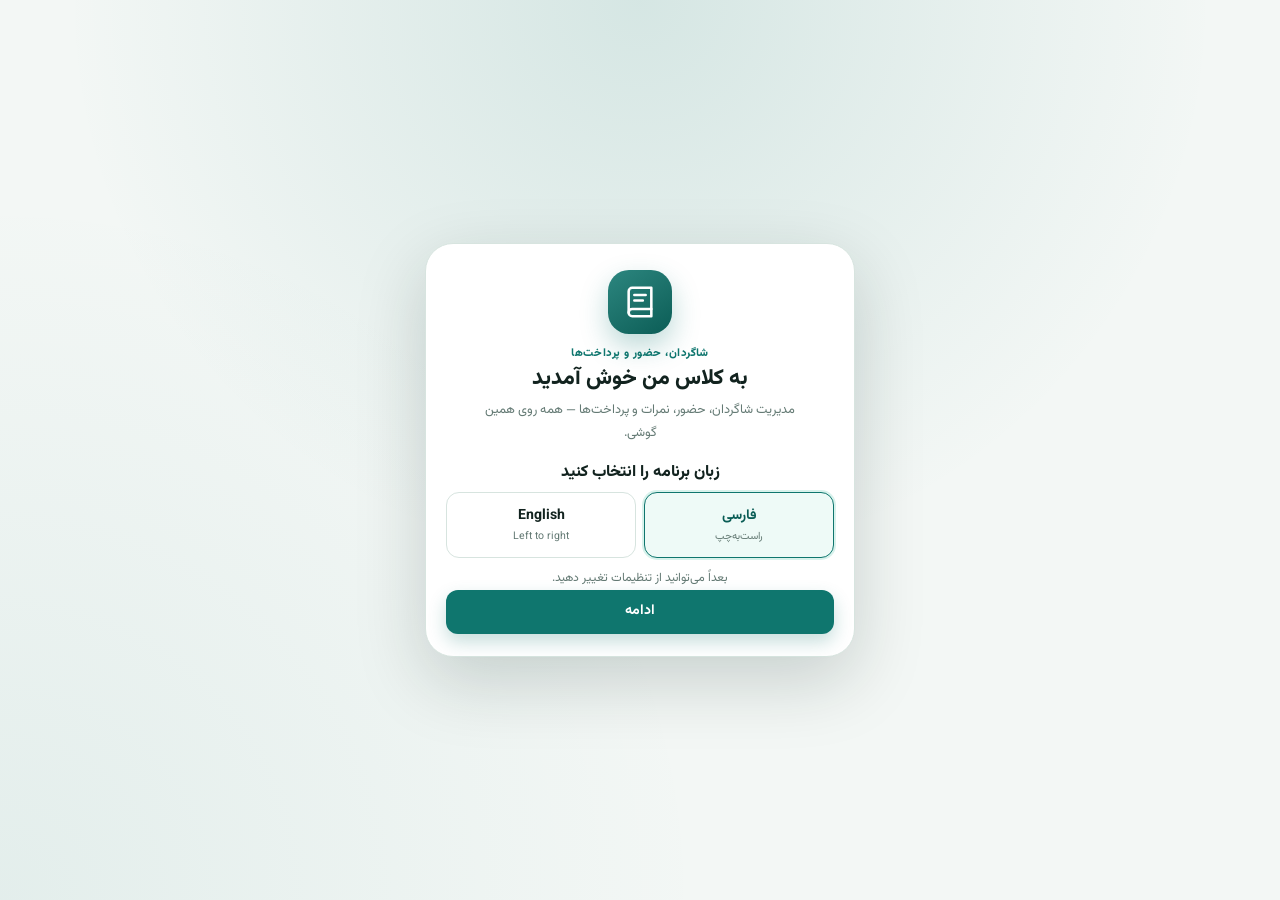
==== index.html @ 9868abb8 "Add files via upload" ====
<!doctype html>
<html lang="fa" dir="rtl">
<head>
  <meta charset="utf-8">
  <meta name="viewport" content="width=device-width, initial-scale=1, viewport-fit=cover">
  <meta name="color-scheme" content="light dark">
  <meta name="theme-color" content="#0f766e">
  <meta name="description" content="کلاس من — مدیریت شاگردان، حضور و غیاب، نمرات و پرداخت‌ها، با همگام‌سازی اختیاری Google Drive و پرونده شاگرد.">
  <meta name="mobile-web-app-capable" content="yes">
  <meta name="apple-mobile-web-app-capable" content="yes">
  <meta name="apple-mobile-web-app-status-bar-style" content="default">
  <meta name="apple-mobile-web-app-title" content="کلاس من">
  <title>کلاس من — مدیریت شاگردان</title>
  <link rel="manifest" href="manifest.json">
  <link rel="icon" type="image/png" sizes="192x192" href="icon-192.png">
  <link rel="apple-touch-icon" href="apple-touch-icon.png">
  <link rel="preload" href="Vazirmatn-Variable.woff2" as="font" type="font/woff2" crossorigin>
  <link rel="stylesheet" href="styles.css">
  <script defer src="jalaali-vendor.js"></script>
  <script defer src="jalali.js"></script>
  <script defer src="i18n.js"></script>
  <script defer src="format.js"></script>
  <script defer src="crypto.js"></script>
  <script defer src="db.js"></script>
  <script defer src="billing.js"></script>
  <script defer src="config.js"></script>
  <script defer src="drive.js"></script>
  <script defer src="portal.js"></script>
  <script defer src="sync.js"></script>
  <script defer src="ui.js"></script>
  <script defer src="pages-students.js"></script>
  <script defer src="pages-classes.js"></script>
  <script defer src="pages-attendance.js"></script>
  <script defer src="pages-money.js"></script>
  <script defer src="app.js"></script>
</head>
<body>
  <div id="gate" class="gate" aria-live="polite"></div>

  <div id="app" class="app-shell" hidden>
    <header id="appHeader" class="app-header"></header>
    <main id="view" class="view" tabindex="-1"></main>
    <nav id="bottomNav" class="bottom-nav" aria-label="منوی اصلی"></nav>
  </div>

  <div id="netBanner" class="net-banner" hidden></div>
  <div id="modalRoot"></div>
  <div id="toastRoot" class="toast-root" aria-live="polite" aria-atomic="true"></div>

  <noscript>
    <div class="noscript">برای استفاده از این برنامه، JavaScript مرورگر را روشن کنید.</div>
  </noscript>
</body>
</html>
---- styles.css ----
@font-face {
  font-family: "Vazirmatn";
  src: url("Vazirmatn-Variable.woff2") format("woff2");
  font-weight: 100 900;
  font-style: normal;
  font-display: swap;
}

:root {
  color-scheme: light;
  --font: "Vazirmatn", Tahoma, "Segoe UI", sans-serif;
  --bg: #f3f7f5;
  --bg-deep: #e6efeb;
  --surface: #ffffff;
  --surface-2: #edf4f1;
  --surface-3: #e2ece8;
  --text: #12231f;
  --muted: #647a74;
  --muted-2: #879a95;
  --line: #d7e4df;
  --line-strong: #bdcec8;
  --primary: #0f766e;
  --primary-strong: #0a5d56;
  --primary-soft: #d8f2ec;
  --primary-tint: #eefaf7;
  --success: #047857;
  --success-soft: #d8f5e9;
  --danger: #b42318;
  --danger-strong: #8f1a12;
  --danger-soft: #fee7e4;
  --amber: #a85c05;
  --amber-soft: #fdf0cf;
  --info: #0b63b6;
  --info-soft: #e2efff;
  --violet: #6d28d9;
  --violet-soft: #eee9ff;
  --shadow-sm: 0 2px 8px rgba(15, 45, 38, 0.05);
  --shadow-md: 0 12px 32px rgba(15, 45, 38, 0.09);
  --shadow-lg: 0 24px 70px rgba(7, 35, 29, 0.18);
  --radius-sm: 10px;
  --radius: 16px;
  --radius-lg: 22px;
  --radius-xl: 28px;
  --header-h: 64px;
  --nav-h: 64px;
  --page-max: 760px;
  --tap: 44px;
}

html[data-theme="dark"] {
  color-scheme: dark;
  --bg: #0c1311;
  --bg-deep: #08100e;
  --surface: #131d1a;
  --surface-2: #1a2723;
  --surface-3: #22332d;
  --text: #eef7f4;
  --muted: #a3b8b2;
  --muted-2: #7f9690;
  --line: #2b3d37;
  --line-strong: #3b514a;
  --primary: #39b9a9;
  --primary-strong: #6ed6c8;
  --primary-soft: #143f38;
  --primary-tint: #102a25;
  --success: #55d6a7;
  --success-soft: #123c2e;
  --danger: #ff8a80;
  --danger-strong: #ffb4ad;
  --danger-soft: #431d1a;
  --amber: #f4c46b;
  --amber-soft: #3b2c12;
  --info: #84bfff;
  --info-soft: #132b46;
  --violet: #c4b5fd;
  --violet-soft: #2b2050;
  --shadow-sm: 0 2px 8px rgba(0, 0, 0, 0.2);
  --shadow-md: 0 14px 34px rgba(0, 0, 0, 0.28);
  --shadow-lg: 0 24px 70px rgba(0, 0, 0, 0.48);
}

*,
*::before,
*::after {
  box-sizing: border-box;
}

html {
  min-height: 100%;
  background: var(--bg);
  -webkit-text-size-adjust: 100%;
}

body {
  margin: 0;
  min-height: 100vh;
  min-height: 100dvh;
  overflow-x: hidden;
  background:
    radial-gradient(circle at 50% -10%, var(--bg-deep), transparent 55%),
    var(--bg);
  color: var(--text);
  font-family: var(--font);
  font-size: 15px;
  line-height: 1.65;
  -webkit-font-smoothing: antialiased;
  -webkit-tap-highlight-color: transparent;
}

body,
button,
input,
select,
textarea {
  font-family: var(--font);
}

h1,
h2,
h3,
h4,
p {
  margin: 0;
}

h1,
h2,
h3,
h4 {
  line-height: 1.4;
  font-weight: 800;
}

button,
input,
select,
textarea {
  font-size: inherit;
  color: inherit;
}

button {
  cursor: pointer;
}

button:disabled,
input:disabled,
select:disabled,
textarea:disabled {
  cursor: not-allowed;
  opacity: 0.58;
}

a {
  color: var(--primary);
  text-decoration: none;
}

svg {
  display: block;
}

[hidden] {
  display: none !important;
}

::selection {
  background: var(--primary);
  color: #fff;
}

:focus-visible {
  outline: 3px solid color-mix(in srgb, var(--primary) 45%, transparent);
  outline-offset: 2px;
}

.icon {
  flex: 0 0 auto;
  vertical-align: -0.15em;
}

[dir="rtl"] .flip-rtl {
  transform: scaleX(-1);
}

[dir="ltr"] .row-chevron {
  transform: scaleX(-1);
}

.app-shell {
  min-height: 100vh;
  min-height: 100dvh;
}

.app-header {
  position: sticky;
  top: 0;
  z-index: 40;
  display: grid;
  grid-template-columns: 44px minmax(0, 1fr) 44px;
  align-items: center;
  gap: 8px;
  min-height: var(--header-h);
  padding: calc(8px + env(safe-area-inset-top)) max(14px, env(safe-area-inset-right)) 8px max(14px, env(safe-area-inset-left));
  border-bottom: 1px solid color-mix(in srgb, var(--line) 75%, transparent);
  background: color-mix(in srgb, var(--surface) 88%, transparent);
  -webkit-backdrop-filter: blur(18px);
  backdrop-filter: blur(18px);
}

.header-title {
  min-width: 0;
  text-align: center;
}

.header-title h1 {
  overflow: hidden;
  font-size: 1.02rem;
  font-weight: 800;
  text-overflow: ellipsis;
  white-space: nowrap;
}

.header-kicker {
  display: block;
  overflow: hidden;
  color: var(--primary);
  font-size: 0.64rem;
  font-weight: 700;
  letter-spacing: 0.04em;
  line-height: 1.2;
  text-overflow: ellipsis;
  white-space: nowrap;
}

.header-slot,
.header-back,
.header-lock {
  justify-self: center;
}

.header-back,
.header-lock {
  color: var(--text);
}

.view {
  width: 100%;
  max-width: var(--page-max);
  min-height: calc(100dvh - var(--header-h) - var(--nav-h));
  margin: 0 auto;
  padding: 16px max(14px, env(safe-area-inset-right)) calc(var(--nav-h) + env(safe-area-inset-bottom) + 28px) max(14px, env(safe-area-inset-left));
  outline: none;
}

.bottom-nav {
  position: fixed;
  right: 0;
  bottom: 0;
  left: 0;
  z-index: 50;
  display: grid;
  grid-template-columns: repeat(5, minmax(0, 1fr));
  width: 100%;
  max-width: var(--page-max);
  min-height: var(--nav-h);
  margin: 0 auto;
  padding: 4px max(8px, env(safe-area-inset-right)) calc(4px + env(safe-area-inset-bottom)) max(8px, env(safe-area-inset-left));
  border-top: 1px solid var(--line);
  background: color-mix(in srgb, var(--surface) 92%, transparent);
  -webkit-backdrop-filter: blur(18px);
  backdrop-filter: blur(18px);
  box-shadow: 0 -10px 30px rgba(10, 40, 32, 0.05);
}

.nav-item {
  display: flex;
  flex-direction: column;
  align-items: center;
  justify-content: center;
  gap: 2px;
  min-width: 0;
  min-height: 52px;
  padding: 4px 2px;
  border: 0;
  border-radius: 12px;
  background: transparent;
  color: var(--muted);
  font-size: 0.67rem;
  font-weight: 700;
  line-height: 1.2;
  transition: color 160ms ease, background 160ms ease, transform 160ms ease;
}

.nav-item span:last-child {
  overflow: hidden;
  max-width: 100%;
  text-overflow: ellipsis;
  white-space: nowrap;
}

.nav-icon {
  display: grid;
  width: 32px;
  height: 28px;
  place-items: center;
  border-radius: 10px;
}

.nav-item.is-active {
  color: var(--primary);
  background: var(--primary-tint);
}

.nav-item.is-active .nav-icon {
  background: var(--primary-soft);
}

.nav-item:active {
  transform: scale(0.96);
}

.net-banner {
  position: fixed;
  top: 0;
  right: 0;
  left: 0;
  z-index: 80;
  padding: calc(6px + env(safe-area-inset-top)) 14px 6px;
  background: var(--amber-soft);
  color: var(--amber);
  font-size: 0.8rem;
  font-weight: 700;
  text-align: center;
}

.noscript {
  position: fixed;
  inset: 0;
  z-index: 200;
  display: grid;
  place-items: center;
  padding: 24px;
  background: var(--surface);
  color: var(--danger);
  font-weight: 700;
  text-align: center;
}

.page {
  display: flex;
  flex-direction: column;
  gap: 16px;
  animation: page-in 220ms ease both;
}

@keyframes page-in {
  from {
    opacity: 0;
    transform: translateY(5px);
  }
  to {
    opacity: 1;
    transform: none;
  }
}

.page-head {
  display: flex;
  align-items: flex-start;
  justify-content: space-between;
  gap: 12px;
}

.page-title {
  font-size: 1.38rem;
  font-weight: 800;
  letter-spacing: -0.02em;
}

.page-sub {
  margin-top: 2px;
  color: var(--muted);
  font-size: 0.8rem;
}

.eyebrow {
  color: var(--primary);
  font-size: 0.7rem;
  font-weight: 800;
  letter-spacing: 0.04em;
  line-height: 1.5;
}

.muted {
  color: var(--muted);
}

.hint {
  margin: 0;
  color: var(--muted);
  font-size: 0.76rem;
  line-height: 1.8;
}

.hint-warn {
  color: var(--amber);
}

.hint-success {
  color: var(--success);
}

.card,
.form-section {
  padding: 16px;
  border: 1px solid var(--line);
  border-radius: var(--radius-lg);
  background: var(--surface);
  box-shadow: var(--shadow-sm);
}

.compact-card {
  padding: 14px;
  border-radius: var(--radius);
}

.section-head {
  display: flex;
  align-items: center;
  justify-content: space-between;
  gap: 10px;
  margin-bottom: 10px;
}

.section-head h2,
.section-head h3 {
  min-width: 0;
  font-size: 0.98rem;
  font-weight: 800;
}

.section-title {
  font-size: 1.02rem;
  font-weight: 800;
}

.section-note {
  color: var(--muted);
  font-size: 0.72rem;
  white-space: nowrap;
}

.section-actions {
  display: flex;
  align-items: center;
  gap: 4px;
}

.section-title-row {
  display: flex;
  align-items: center;
  justify-content: space-between;
  gap: 8px;
}

.divider {
  height: 1px;
  margin: 14px 0;
  background: var(--line);
}

.banner {
  display: flex;
  align-items: flex-start;
  gap: 10px;
  padding: 12px 14px;
  border: 1px solid color-mix(in srgb, var(--amber) 28%, transparent);
  border-radius: var(--radius);
  background: var(--amber-soft);
  color: var(--amber);
  font-size: 0.82rem;
  line-height: 1.7;
}

.banner strong {
  display: block;
  font-size: 0.86rem;
}

.banner p {
  margin-top: 2px;
}

.small-banner {
  margin-top: 10px;
  padding: 10px 12px;
}

.btn {
  display: inline-flex;
  align-items: center;
  justify-content: center;
  gap: 7px;
  min-height: var(--tap);
  padding: 9px 15px;
  border: 1px solid transparent;
  border-radius: 12px;
  background: transparent;
  color: var(--text);
  font-size: 0.88rem;
  font-weight: 700;
  line-height: 1.4;
  text-align: center;
  transition: transform 120ms ease, background 160ms ease, border-color 160ms ease, box-shadow 160ms ease;
}

.btn:active:not(:disabled) {
  transform: translateY(1px) scale(0.99);
}

.btn.primary {
  background: var(--primary);
  color: #fff;
  box-shadow: 0 8px 18px color-mix(in srgb, var(--primary) 24%, transparent);
}

.btn.primary:hover:not(:disabled) {
  background: var(--primary-strong);
}

.btn.ghost {
  border-color: var(--line);
  background: var(--surface);
  color: var(--text);
}

.btn.ghost:hover:not(:disabled) {
  border-color: var(--line-strong);
  background: var(--surface-2);
}

.btn.danger {
  background: var(--danger);
  color: #fff;
  box-shadow: 0 8px 18px color-mix(in srgb, var(--danger) 22%, transparent);
}

.btn.light {
  background: #fff;
  color: var(--primary-strong);
  box-shadow: 0 8px 20px rgba(0, 0, 0, 0.12);
}

.btn.ghost-light {
  border-color: rgba(255, 255, 255, 0.42);
  background: rgba(255, 255, 255, 0.12);
  color: #fff;
}

.btn-block {
  width: 100%;
}

.btn-sm {
  min-height: 36px;
  padding: 6px 11px;
  border-radius: 10px;
  font-size: 0.76rem;
}

.btn-xs {
  min-height: 30px;
  padding: 4px 8px;
  border-radius: 8px;
  font-size: 0.7rem;
}

.icon-btn {
  display: inline-grid;
  width: 40px;
  height: 40px;
  flex: 0 0 auto;
  padding: 0;
  place-items: center;
  border: 1px solid transparent;
  border-radius: 50%;
  background: transparent;
  color: var(--muted);
}

.icon-btn:hover {
  background: var(--surface-2);
  color: var(--text);
}

.link-btn {
  padding: 6px;
  border: 0;
  background: transparent;
  color: var(--primary);
  font-size: 0.82rem;
  font-weight: 700;
  text-decoration: underline;
  text-underline-offset: 3px;
}

.danger-text {
  color: var(--danger) !important;
}

.badge {
  display: inline-flex;
  align-items: center;
  justify-content: center;
  gap: 3px;
  padding: 3px 8px;
  border-radius: 999px;
  background: var(--surface-2);
  color: var(--muted);
  font-size: 0.65rem;
  font-weight: 800;
  line-height: 1.6;
  white-space: nowrap;
}

.badge-success {
  background: var(--success-soft);
  color: var(--success);
}

.badge-danger {
  background: var(--danger-soft);
  color: var(--danger);
}

.badge-info {
  background: var(--info-soft);
  color: var(--info);
}

.badge-teal {
  background: var(--primary-soft);
  color: var(--primary-strong);
}

.badge-amber {
  background: var(--amber-soft);
  color: var(--amber);
}

.badge-violet {
  background: var(--violet-soft);
  color: var(--violet);
}

.badge-neutral {
  background: var(--surface-2);
  color: var(--muted);
}

.pill {
  display: inline-flex;
  align-items: center;
  gap: 4px;
  padding: 3px 8px;
  border-radius: 999px;
  font-size: 0.66rem;
  font-weight: 800;
  line-height: 1.7;
  white-space: nowrap;
}

.pill strong {
  font-size: 0.72rem;
}

.pill-present {
  background: var(--success-soft);
  color: var(--success);
}

.pill-late {
  background: var(--amber-soft);
  color: var(--amber);
}

.pill-absent {
  background: var(--danger-soft);
  color: var(--danger);
}

.pill-neutral {
  background: var(--surface-2);
  color: var(--muted);
}

.pill-canceled {
  background: var(--surface-2);
  color: var(--muted);
}

.avatar {
  display: inline-grid;
  width: 42px;
  height: 42px;
  flex: 0 0 auto;
  place-items: center;
  border: 1px solid color-mix(in srgb, var(--primary) 16%, transparent);
  border-radius: 50%;
  background: var(--primary-soft);
  color: var(--primary-strong);
  font-size: 0.8rem;
  font-weight: 800;
  line-height: 1;
  text-transform: uppercase;
}

.avatar-lg {
  width: 58px;
  height: 58px;
  font-size: 1.1rem;
}

.empty-state {
  display: flex;
  flex-direction: column;
  align-items: center;
  justify-content: center;
  gap: 7px;
  padding: 26px 16px;
  color: var(--muted);
  text-align: center;
}

.empty-icon {
  display: grid;
  width: 54px;
  height: 54px;
  margin-bottom: 3px;
  place-items: center;
  border-radius: 18px;
  background: var(--primary-soft);
  color: var(--primary);
}

.empty-state h3 {
  color: var(--text);
  font-size: 0.98rem;
}

.empty-state p {
  max-width: 320px;
  font-size: 0.8rem;
}

.empty-action {
  margin-top: 8px;
}

.list {
  display: grid;
  gap: 8px;
}

.list-row,
.today-row,
.debtor-row,
.menu-row,
.mini-row,
.quick-class,
.class-card,
.roster-row {
  width: 100%;
  border: 1px solid var(--line);
  background: var(--surface);
  color: var(--text);
  text-align: start;
}

.list-row {
  display: flex;
  align-items: center;
  gap: 11px;
  min-height: 66px;
  padding: 10px 12px;
  border-radius: var(--radius);
  box-shadow: var(--shadow-sm);
}

.list-row:hover,
.today-row:hover,
.debtor-row:hover,
.menu-row:hover,
.mini-row:hover,
.quick-class:hover {
  background: var(--surface-2);
}

.list-row.is-archived,
.class-card.is-archived {
  opacity: 0.68;
}

.row-main {
  display: flex;
  flex: 1 1 auto;
  flex-direction: column;
  min-width: 0;
  gap: 1px;
}

.row-main-btn {
  padding: 0;
  border: 0;
  background: transparent;
  color: inherit;
  text-align: start;
}

.row-title {
  overflow: hidden;
  font-size: 0.9rem;
  font-weight: 800;
  line-height: 1.55;
  text-overflow: ellipsis;
  white-space: nowrap;
}

.row-sub {
  overflow: hidden;
  color: var(--muted);
  font-size: 0.72rem;
  line-height: 1.7;
  text-overflow: ellipsis;
  white-space: nowrap;
}

.row-end {
  display: flex;
  flex: 0 0 auto;
  align-items: center;
  gap: 6px;
}

.row-chevron {
  color: var(--muted-2);
}

.row-actions {
  display: flex;
  align-items: center;
  gap: 2px;
}

.search-bar {
  position: relative;
  display: flex;
  align-items: center;
}

.search-bar > .icon {
  position: absolute;
  inset-inline-start: 13px;
  color: var(--muted-2);
  pointer-events: none;
}

.search-input {
  width: 100%;
  min-height: var(--tap);
  padding: 9px 13px;
  padding-inline-start: 41px;
  border: 1px solid var(--line);
  border-radius: 13px;
  background: var(--surface);
  color: var(--text);
  font-size: 0.86rem;
  outline: none;
}

.search-input::placeholder {
  color: var(--muted-2);
}

.search-input:focus {
  border-color: var(--primary);
  box-shadow: 0 0 0 3px var(--primary-soft);
}

.chips {
  display: flex;
  gap: 7px;
  overflow-x: auto;
  padding-bottom: 2px;
  scrollbar-width: none;
}

.chips::-webkit-scrollbar {
  display: none;
}

.chip {
  min-height: 34px;
  flex: 0 0 auto;
  padding: 5px 12px;
  border: 1px solid var(--line);
  border-radius: 999px;
  background: var(--surface);
  color: var(--muted);
  font-size: 0.75rem;
  font-weight: 700;
  white-space: nowrap;
}

.chip.is-active {
  border-color: var(--primary);
  background: var(--primary);
  color: #fff;
}

.list-empty,
.search-empty {
  padding: 4px 0;
}

.field {
  display: grid;
  gap: 6px;
  min-width: 0;
}

.field > span,
.field > label,
.field > .label {
  color: var(--text);
  font-size: 0.78rem;
  font-weight: 700;
}

.field em {
  color: var(--danger);
  font-style: normal;
}

.field-grid {
  display: grid;
  grid-template-columns: repeat(2, minmax(0, 1fr));
  gap: 10px;
}

.input {
  width: 100%;
  min-height: var(--tap);
  padding: 9px 12px;
  border: 1px solid var(--line);
  border-radius: 12px;
  background: var(--surface);
  color: var(--text);
  font-size: 0.88rem;
  line-height: 1.5;
  outline: none;
  transition: border-color 160ms ease, box-shadow 160ms ease;
}

.input::placeholder {
  color: var(--muted-2);
}

.input:focus {
  border-color: var(--primary);
  box-shadow: 0 0 0 3px var(--primary-soft);
}

textarea.input {
  min-height: 82px;
  resize: vertical;
}

select.input {
  cursor: pointer;
}

input[type="time"].input {
  min-width: 0;
}

.date-field {
  display: flex;
  align-items: center;
  justify-content: space-between;
  gap: 8px;
  text-align: start;
  cursor: pointer;
}

.date-field::after {
  content: "";
  width: 9px;
  height: 9px;
  flex: 0 0 auto;
  border-right: 2px solid var(--muted);
  border-bottom: 2px solid var(--muted);
  transform: translateY(-2px) rotate(45deg);
}

.money-input {
  font-variant-numeric: tabular-nums;
  letter-spacing: 0.02em;
}

.pin-input {
  direction: ltr;
  font-size: 1.2rem;
  font-weight: 700;
  letter-spacing: 0.32em;
  text-align: center;
}

.form-error {
  padding: 9px 11px;
  border: 1px solid color-mix(in srgb, var(--danger) 25%, transparent);
  border-radius: 10px;
  background: var(--danger-soft);
  color: var(--danger);
  font-size: 0.78rem;
  font-weight: 700;
}

.page-form {
  display: flex;
  flex-direction: column;
  gap: 14px;
}

.form-section {
  display: flex;
  flex-direction: column;
  gap: 13px;
}

.sticky-actions {
  display: flex;
  gap: 9px;
  padding-top: 2px;
}

.sticky-actions .btn {
  flex: 1 1 0;
}

.switch-row {
  display: flex;
  align-items: center;
  gap: 9px;
  min-height: 38px;
  color: var(--text);
  font-size: 0.84rem;
  font-weight: 700;
  cursor: pointer;
}

.switch-row input[type="checkbox"] {
  width: 20px;
  height: 20px;
  flex: 0 0 auto;
  accent-color: var(--primary);
}

.switch-row-inline {
  font-size: 0.8rem;
}

.private-fields {
  display: flex;
  flex-direction: column;
  gap: 12px;
}

.segmented {
  display: grid;
  grid-template-columns: repeat(2, minmax(0, 1fr));
  gap: 4px;
  padding: 4px;
  border: 1px solid var(--line);
  border-radius: 13px;
  background: var(--surface-2);
}

.segmented.three {
  grid-template-columns: repeat(3, minmax(0, 1fr));
}

.segment {
  display: inline-flex;
  align-items: center;
  justify-content: center;
  gap: 5px;
  min-height: 36px;
  padding: 5px 8px;
  border: 0;
  border-radius: 9px;
  background: transparent;
  color: var(--muted);
  font-size: 0.76rem;
  font-weight: 700;
}

.segment.is-active {
  background: var(--surface);
  color: var(--primary-strong);
  box-shadow: var(--shadow-sm);
}

.progress {
  overflow: hidden;
  height: 8px;
  border-radius: 999px;
  background: var(--surface-3);
}

.progress > span {
  display: block;
  height: 100%;
  border-radius: inherit;
  background: linear-gradient(90deg, var(--primary), var(--primary-strong));
}

.mini-progress {
  overflow: hidden;
  width: 100%;
  height: 5px;
  margin: 5px 0 2px;
  border-radius: 999px;
  background: var(--surface-3);
}

.mini-progress > span {
  display: block;
  height: 100%;
  border-radius: inherit;
  background: var(--primary);
}

.term-line {
  display: grid;
  gap: 5px;
  margin-top: 10px;
}

.term-line-head,
.progress-meta {
  display: flex;
  align-items: center;
  justify-content: space-between;
  gap: 8px;
  color: var(--muted);
  font-size: 0.71rem;
}

.info-grid {
  display: grid;
  grid-template-columns: repeat(3, minmax(0, 1fr));
  gap: 8px;
  padding-top: 4px;
}

.info-grid > div {
  min-width: 0;
  padding: 9px;
  border-radius: 11px;
  background: var(--surface-2);
}

.info-grid .label {
  display: block;
  color: var(--muted);
  font-size: 0.64rem;
  line-height: 1.6;
}

.info-grid strong {
  display: block;
  overflow: hidden;
  margin-top: 2px;
  font-size: 0.77rem;
  text-overflow: ellipsis;
  white-space: nowrap;
}

.home-page {
  gap: 14px;
}

.home-hero {
  position: relative;
  display: flex;
  align-items: center;
  justify-content: space-between;
  gap: 12px;
  overflow: hidden;
  padding: 20px 18px;
  border-radius: var(--radius-lg);
  background:
    radial-gradient(circle at 15% 15%, rgba(255, 255, 255, 0.2), transparent 34%),
    linear-gradient(135deg, var(--primary-strong), var(--primary));
  color: #fff;
  box-shadow: 0 16px 34px color-mix(in srgb, var(--primary) 25%, transparent);
}

.home-hero::after {
  content: "";
  position: absolute;
  right: -28px;
  bottom: -46px;
  width: 150px;
  height: 150px;
  border: 1px solid rgba(255, 255, 255, 0.18);
  border-radius: 50%;
}

.home-hero .eyebrow {
  color: rgba(255, 255, 255, 0.78);
}

.home-hero h2 {
  margin: 2px 0 3px;
  font-size: 1.38rem;
}

.home-hero .muted {
  color: rgba(255, 255, 255, 0.78);
  font-size: 0.78rem;
}

.home-hero-mark {
  display: grid;
  width: 58px;
  height: 58px;
  flex: 0 0 auto;
  place-items: center;
  border: 1px solid rgba(255, 255, 255, 0.25);
  border-radius: 20px;
  background: rgba(255, 255, 255, 0.13);
}

.home-stats {
  display: grid;
  grid-template-columns: repeat(2, minmax(0, 1fr));
  gap: 9px;
}

.home-stat {
  display: flex;
  align-items: center;
  gap: 9px;
  min-width: 0;
  padding: 11px;
  border: 1px solid var(--line);
  border-radius: var(--radius);
  background: var(--surface);
  color: var(--text);
  text-align: start;
  box-shadow: var(--shadow-sm);
}

.home-stat:last-child {
  grid-column: 1 / -1;
}

.home-stat-icon {
  display: grid;
  width: 36px;
  height: 36px;
  flex: 0 0 auto;
  place-items: center;
  border-radius: 11px;
  background: var(--primary-soft);
  color: var(--primary);
}

.home-stat strong {
  overflow: hidden;
  font-size: 0.92rem;
  font-weight: 800;
  text-overflow: ellipsis;
  white-space: nowrap;
}

.home-stat > span:last-child {
  overflow: hidden;
  color: var(--muted);
  font-size: 0.65rem;
  text-overflow: ellipsis;
  white-space: nowrap;
}

.home-stat.has-debt {
  border-color: color-mix(in srgb, var(--danger) 30%, var(--line));
}

.home-stat.has-debt .home-stat-icon {
  background: var(--danger-soft);
  color: var(--danger);
}

.getting-started {
  background:
    linear-gradient(135deg, var(--primary-tint), transparent 62%),
    var(--surface);
}

.steps {
  display: grid;
  gap: 9px;
  margin: 12px 0 0;
  padding: 0;
  list-style: none;
}

.steps li {
  display: flex;
  align-items: flex-start;
  gap: 9px;
}

.steps li > div {
  display: flex;
  flex: 1;
  align-items: center;
  justify-content: space-between;
  gap: 8px;
  min-height: 34px;
  padding-bottom: 8px;
  border-bottom: 1px solid var(--line);
}

.steps li:last-child > div {
  border-bottom: 0;
  padding-bottom: 0;
}

.steps strong {
  font-size: 0.79rem;
}

.step-num {
  display: grid;
  width: 24px;
  height: 24px;
  flex: 0 0 auto;
  place-items: center;
  border-radius: 8px;
  background: var(--primary);
  color: #fff;
  font-size: 0.7rem;
  font-weight: 800;
}

.step-done {
  display: grid;
  width: 24px;
  height: 24px;
  place-items: center;
  border-radius: 50%;
  background: var(--success-soft);
  color: var(--success);
}

.quick-actions {
  display: grid;
  grid-template-columns: repeat(3, minmax(0, 1fr));
  gap: 8px;
}

.quick-action {
  display: flex;
  flex-direction: column;
  align-items: flex-start;
  gap: 3px;
  min-width: 0;
  min-height: 104px;
  padding: 12px 10px;
  border: 1px solid var(--line);
  border-radius: var(--radius);
  background: var(--surface);
  color: var(--text);
  text-align: start;
}

.quick-action > span {
  display: grid;
  width: 36px;
  height: 36px;
  margin-bottom: 3px;
  place-items: center;
  border-radius: 11px;
  background: var(--primary-soft);
  color: var(--primary);
}

.quick-action strong {
  overflow: hidden;
  width: 100%;
  font-size: 0.75rem;
  text-overflow: ellipsis;
  white-space: nowrap;
}

.quick-action small {
  display: -webkit-box;
  overflow: hidden;
  color: var(--muted);
  font-size: 0.62rem;
  line-height: 1.6;
  -webkit-box-orient: vertical;
  -webkit-line-clamp: 2;
}

.today-list,
.debtor-list,
.mini-list,
.roster-list {
  display: grid;
  gap: 7px;
}

.today-row,
.debtor-row {
  display: flex;
  align-items: center;
  gap: 9px;
  min-height: 56px;
  padding: 9px 10px;
  border-radius: 13px;
}

.today-time {
  display: grid;
  min-width: 52px;
  min-height: 32px;
  flex: 0 0 auto;
  place-items: center;
  padding: 3px 6px;
  border-radius: 9px;
  background: var(--surface-2);
  color: var(--primary);
  font-size: 0.67rem;
  font-weight: 800;
}

.paid-up {
  display: flex;
  align-items: center;
  gap: 10px;
  padding: 8px 2px;
  color: var(--success);
}

.paid-up > span {
  display: flex;
  flex-direction: column;
}

.paid-up strong {
  font-size: 0.83rem;
}

.paid-up small {
  color: var(--muted);
  font-size: 0.7rem;
}

.money-owes {
  color: var(--danger);
}

.menu-section {
  display: grid;
  gap: 7px;
}

.menu-heading {
  padding-inline-start: 4px;
  color: var(--muted);
  font-size: 0.68rem;
  font-weight: 800;
  letter-spacing: 0.03em;
}

.menu-list {
  overflow: hidden;
  border: 1px solid var(--line);
  border-radius: var(--radius);
  background: var(--surface);
  box-shadow: var(--shadow-sm);
}

.menu-row {
  display: flex;
  align-items: center;
  gap: 10px;
  min-height: 58px;
  padding: 9px 12px;
  border: 0;
  border-bottom: 1px solid var(--line);
  border-radius: 0;
}

.menu-row:last-child {
  border-bottom: 0;
}

.menu-icon {
  display: grid;
  width: 36px;
  height: 36px;
  flex: 0 0 auto;
  place-items: center;
  border-radius: 10px;
  background: var(--primary-tint);
  color: var(--primary);
}

.about-card {
  background:
    linear-gradient(135deg, var(--primary-tint), transparent 60%),
    var(--surface);
}

.brand-line {
  display: flex;
  align-items: center;
  gap: 8px;
  margin-bottom: 4px;
}

.brand-line > .icon {
  color: var(--primary);
}

.brand-line strong {
  font-size: 0.9rem;
}

.brand-line .badge {
  margin-inline-start: auto;
}

.settings-page {
  gap: 14px;
}

.settings-section {
  display: flex;
  flex-direction: column;
  gap: 12px;
}

.settings-actions {
  display: flex;
  flex-wrap: wrap;
  gap: 7px;
}

.settings-actions .btn {
  flex: 1 1 auto;
}

.backup-meta {
  display: flex;
  align-items: center;
  justify-content: space-between;
  gap: 10px;
  padding: 9px 11px;
  border-radius: 10px;
  background: var(--surface-2);
  color: var(--muted);
  font-size: 0.74rem;
}

.backup-meta strong {
  color: var(--text);
  font-size: 0.76rem;
}

.danger-zone {
  border-color: color-mix(in srgb, var(--danger) 24%, var(--line));
  background:
    linear-gradient(135deg, var(--danger-soft), transparent 65%),
    var(--surface);
}

.danger-zone .section-head h3 {
  color: var(--danger);
}

.profile-card {
  padding: 16px;
  border: 1px solid var(--line);
  border-radius: var(--radius-lg);
  background:
    radial-gradient(circle at 100% 0, var(--primary-tint), transparent 44%),
    var(--surface);
  box-shadow: var(--shadow-sm);
}

.profile-top {
  display: flex;
  align-items: flex-start;
  gap: 12px;
}

.profile-main {
  flex: 1;
  min-width: 0;
}

.profile-main h2 {
  overflow: hidden;
  font-size: 1.12rem;
  text-overflow: ellipsis;
  white-space: nowrap;
}

.profile-badges {
  display: flex;
  flex-wrap: wrap;
  gap: 5px;
  margin-top: 4px;
}

.profile-meta {
  display: flex;
  flex-wrap: wrap;
  gap: 6px 12px;
  margin-top: 7px;
}

.meta-link {
  display: inline-flex;
  align-items: center;
  gap: 4px;
  color: var(--muted);
  font-size: 0.72rem;
  font-weight: 600;
}

a.meta-link {
  color: var(--primary);
}

.profile-note {
  margin-top: 11px;
  padding-top: 10px;
  border-top: 1px solid var(--line);
  color: var(--muted);
  font-size: 0.78rem;
  line-height: 1.8;
}

.tabs {
  display: flex;
  gap: 4px;
  overflow-x: auto;
  padding: 4px;
  border: 1px solid var(--line);
  border-radius: 14px;
  background: var(--surface);
  scrollbar-width: none;
}

.tabs::-webkit-scrollbar {
  display: none;
}

.tab {
  min-height: 36px;
  flex: 1 0 auto;
  padding: 5px 10px;
  border: 0;
  border-radius: 10px;
  background: transparent;
  color: var(--muted);
  font-size: 0.73rem;
  font-weight: 700;
  white-space: nowrap;
}

.tab.is-active {
  background: var(--primary);
  color: #fff;
}

.tab-body {
  display: flex;
  flex-direction: column;
  gap: 13px;
}

.balance-card {
  position: relative;
  overflow: hidden;
  padding: 17px;
  border-radius: var(--radius-lg);
  color: #fff;
  box-shadow: var(--shadow-md);
}

.balance-paid {
  background: linear-gradient(135deg, #0f766e, #0b5d56);
}

.balance-owes {
  background: linear-gradient(135deg, #9f2d24, #b42318);
}

.balance-credit {
  background: linear-gradient(135deg, #0b63b6, #084c8c);
}

.balance-card::after {
  content: "";
  position: absolute;
  right: -30px;
  bottom: -54px;
  width: 160px;
  height: 160px;
  border: 1px solid rgba(255, 255, 255, 0.18);
  border-radius: 50%;
}

.balance-top {
  position: relative;
  z-index: 1;
  display: flex;
  align-items: flex-start;
  justify-content: space-between;
  gap: 10px;
}

.balance-card .eyebrow {
  color: rgba(255, 255, 255, 0.75);
}

.balance-amount {
  display: block;
  margin-top: 2px;
  font-size: 1.3rem;
  font-weight: 800;
  line-height: 1.5;
}

.balance-label {
  color: rgba(255, 255, 255, 0.8);
  font-size: 0.74rem;
}

.balance-icon {
  display: grid;
  width: 46px;
  height: 46px;
  flex: 0 0 auto;
  place-items: center;
  border: 1px solid rgba(255, 255, 255, 0.24);
  border-radius: 15px;
  background: rgba(255, 255, 255, 0.12);
}

.balance-actions {
  position: relative;
  z-index: 1;
  display: flex;
  flex-wrap: wrap;
  gap: 7px;
  margin-top: 14px;
}

.balance-actions .btn {
  min-height: 36px;
  font-size: 0.74rem;
}

.stat-row {
  display: grid;
  grid-template-columns: repeat(3, minmax(0, 1fr));
  gap: 7px;
}

.stat {
  min-width: 0;
  padding: 9px;
  border-radius: 11px;
  background: var(--surface-2);
  text-align: center;
}

.stat strong {
  display: block;
  overflow: hidden;
  font-size: 0.94rem;
  text-overflow: ellipsis;
  white-space: nowrap;
}

.stat span {
  display: block;
  overflow: hidden;
  margin-top: 1px;
  color: var(--muted);
  font-size: 0.64rem;
  text-overflow: ellipsis;
  white-space: nowrap;
}

.stats-grid {
  display: grid;
  grid-template-columns: repeat(2, minmax(0, 1fr));
  gap: 8px;
}

.stat-card {
  display: flex;
  flex-direction: column;
  gap: 1px;
  min-width: 0;
  padding: 12px;
  border: 1px solid var(--line);
  border-radius: var(--radius);
  background: var(--surface);
}

.stat-icon {
  display: grid;
  width: 32px;
  height: 32px;
  margin-bottom: 4px;
  place-items: center;
  border-radius: 10px;
  background: var(--primary-soft);
  color: var(--primary);
}

.stat-card strong {
  font-size: 1.05rem;
}

.stat-card > span:last-child {
  overflow: hidden;
  color: var(--muted);
  font-size: 0.68rem;
  text-overflow: ellipsis;
  white-space: nowrap;
}

.mini-row {
  display: flex;
  align-items: center;
  gap: 9px;
  min-height: 52px;
  padding: 8px 10px;
  border-radius: 12px;
}

.mini-icon {
  display: grid;
  width: 32px;
  height: 32px;
  flex: 0 0 auto;
  place-items: center;
  border-radius: 9px;
  background: var(--primary-tint);
  color: var(--primary);
}

.record-list {
  display: grid;
}

.record-row {
  display: flex;
  align-items: center;
  gap: 10px;
  min-height: 54px;
  padding: 8px 0;
  border-bottom: 1px solid var(--line);
}

.record-row:last-child {
  border-bottom: 0;
}

.record-date {
  display: flex;
  width: 54px;
  flex: 0 0 auto;
  flex-direction: column;
  align-items: center;
  padding: 4px 3px;
  border-radius: 9px;
  background: var(--surface-2);
  color: var(--muted);
  font-size: 0.65rem;
  line-height: 1.5;
}

.record-date strong {
  color: var(--text);
  font-size: 0.67rem;
}

.record-card-list {
  display: grid;
  gap: 8px;
}

.record-card {
  padding: 11px;
  border: 1px solid var(--line);
  border-radius: 13px;
  background: var(--surface);
}

.record-head {
  display: flex;
  align-items: flex-start;
  justify-content: space-between;
  gap: 8px;
}

.record-head strong {
  font-size: 0.82rem;
}

.record-meta {
  margin-top: 1px;
  color: var(--muted);
  font-size: 0.68rem;
}

.score-badge {
  display: grid;
  min-width: 38px;
  height: 38px;
  flex: 0 0 auto;
  padding: 0 7px;
  place-items: center;
  border-radius: 11px;
  background: var(--primary-soft);
  color: var(--primary-strong);
  font-size: 0.9rem;
  font-weight: 800;
}

.record-note {
  margin-top: 7px;
  color: var(--muted);
  font-size: 0.75rem;
  line-height: 1.8;
}

.record-actions {
  display: flex;
  flex-wrap: wrap;
  gap: 4px;
  margin-top: 7px;
}

.note-list {
  display: grid;
  gap: 8px;
}

.note-card {
  padding: 12px;
  border: 1px solid var(--line);
  border-radius: 13px;
  background: var(--surface);
}

.note-card h3 {
  margin-top: 5px;
  font-size: 0.84rem;
}

.note-card p {
  margin-top: 3px;
  color: var(--muted);
  font-size: 0.77rem;
  line-height: 1.85;
  white-space: pre-wrap;
}

.note-head {
  display: flex;
  align-items: center;
  justify-content: space-between;
  gap: 8px;
}

.note-target {
  display: inline-flex;
  align-items: center;
  gap: 4px;
  overflow: hidden;
  color: var(--primary);
  font-size: 0.67rem;
  font-weight: 700;
  text-overflow: ellipsis;
  white-space: nowrap;
}

.note-date {
  flex: 0 0 auto;
  color: var(--muted);
  font-size: 0.65rem;
}

.note-card-compact {
  padding: 10px;
}

.note-meta {
  display: flex;
  flex: 0 0 auto;
  align-items: center;
  gap: 6px;
}

.cloud-status {
  display: flex;
  align-items: center;
  gap: 8px;
  padding: 9px 11px;
  border: 1px solid var(--line);
  border-radius: 11px;
  background: var(--surface-2);
  font-size: 0.82rem;
}

.cloud-status strong {
  min-width: 0;
  overflow: hidden;
  text-overflow: ellipsis;
  white-space: nowrap;
}

.cloud-dot {
  width: 9px;
  height: 9px;
  flex: 0 0 auto;
  border-radius: 50%;
  background: var(--muted);
  box-shadow: 0 0 0 3px var(--surface-3);
}

.cloud-dot.is-online {
  background: var(--success);
  box-shadow: 0 0 0 3px var(--success-soft);
}

.proof-review-card .section-head h3 {
  display: inline-flex;
  align-items: center;
  gap: 6px;
}

.proof-list {
  display: flex;
  flex-direction: column;
  gap: 8px;
}

.proof-row {
  display: flex;
  align-items: center;
  gap: 10px;
  padding: 10px;
  border: 1px solid var(--line);
  border-radius: 12px;
  background: var(--surface-2);
}

.proof-icon {
  display: grid;
  width: 36px;
  height: 36px;
  flex: 0 0 auto;
  place-items: center;
  border-radius: 10px;
  background: var(--amber-soft);
  color: var(--amber);
}

.proof-note {
  white-space: normal;
}

.proof-dialog {
  display: flex;
  flex-direction: column;
  gap: 12px;
}

.proof-preview {
  display: grid;
  min-height: 180px;
  overflow: hidden;
  place-items: center;
  border: 1px solid var(--line);
  border-radius: 12px;
  background: var(--surface-2);
}

.proof-preview img {
  display: block;
  width: 100%;
  max-height: 50vh;
  object-fit: contain;
}

.proof-facts {
  display: flex;
  flex-direction: column;
  gap: 2px;
  margin: 0;
}

.proof-facts > div {
  display: flex;
  justify-content: space-between;
  gap: 12px;
  padding: 7px 0;
  border-bottom: 1px solid var(--line);
}

.proof-facts > div:last-child {
  border-bottom: 0;
}

.proof-facts dt {
  color: var(--muted);
  font-size: 0.74rem;
}

.proof-facts dd {
  min-width: 0;
  margin: 0;
  font-size: 0.78rem;
  font-weight: 700;
  text-align: end;
  overflow-wrap: anywhere;
}

.text-link {
  color: var(--primary);
  font-weight: 700;
  text-decoration: underline;
  text-underline-offset: 3px;
}

.cloud-section .settings-actions .btn {
  flex: 1 1 46%;
}

.plan-details {
  overflow: hidden;
  margin-bottom: 8px;
  border: 1px solid var(--line);
  border-radius: 12px;
}

.plan-details summary {
  display: flex;
  align-items: center;
  justify-content: space-between;
  gap: 8px;
  padding: 9px 10px;
  background: var(--surface-2);
  font-size: 0.76rem;
  font-weight: 700;
  cursor: pointer;
}

.plan-details summary::marker {
  color: var(--primary);
}

.charge-list {
  padding: 2px 10px;
}

.charge-row {
  display: flex;
  align-items: center;
  gap: 8px;
  padding: 8px 0;
  border-bottom: 1px solid var(--line);
}

.charge-row:last-child {
  border-bottom: 0;
}

.amount {
  flex: 0 0 auto;
  font-size: 0.76rem;
  font-variant-numeric: tabular-nums;
}

.payment-row {
  display: flex;
  align-items: center;
  gap: 8px;
  padding: 8px 0;
  border-bottom: 1px solid var(--line);
}

.payment-row:last-child {
  border-bottom: 0;
}

.payment-icon {
  display: grid;
  width: 30px;
  height: 30px;
  flex: 0 0 auto;
  place-items: center;
  border-radius: 9px;
  background: var(--success-soft);
  color: var(--success);
}

.money-summary {
  background:
    linear-gradient(135deg, var(--primary-tint), transparent 65%),
    var(--surface);
}

.money-numbers {
  display: grid;
  grid-template-columns: repeat(3, minmax(0, 1fr));
  gap: 7px;
}

.money-numbers > div {
  min-width: 0;
  padding: 9px;
  border-radius: 11px;
  background: var(--surface-2);
}

.money-numbers .label {
  display: block;
  color: var(--muted);
  font-size: 0.62rem;
}

.money-numbers strong {
  display: block;
  overflow: hidden;
  margin-top: 1px;
  font-size: 0.74rem;
  text-overflow: ellipsis;
  white-space: nowrap;
}

.money-balance {
  background: var(--primary-soft) !important;
}

.money-balance strong.owes {
  color: var(--danger);
}

.money-balance strong.credit {
  color: var(--info);
}

.money-balance strong.paid {
  color: var(--success);
}

.outstanding-card {
  position: relative;
  display: flex;
  align-items: center;
  justify-content: space-between;
  gap: 10px;
  overflow: hidden;
  padding: 17px;
  border-radius: var(--radius-lg);
  background:
    radial-gradient(circle at 12% 12%, rgba(255, 255, 255, 0.18), transparent 35%),
    linear-gradient(135deg, #1e3a34, #0f766e);
  color: #fff;
  box-shadow: var(--shadow-md);
}

.outstanding-card::after {
  content: "";
  position: absolute;
  right: -40px;
  bottom: -70px;
  width: 180px;
  height: 180px;
  border: 1px solid rgba(255, 255, 255, 0.16);
  border-radius: 50%;
}

.outstanding-card .eyebrow {
  color: rgba(255, 255, 255, 0.72);
}

.outstanding-card strong {
  display: block;
  margin: 1px 0;
  font-size: 1.3rem;
}

.outstanding-card .hint {
  color: rgba(255, 255, 255, 0.72);
  font-size: 0.69rem;
}

.outstanding-icon {
  position: relative;
  z-index: 1;
  display: grid;
  width: 52px;
  height: 52px;
  flex: 0 0 auto;
  place-items: center;
  border: 1px solid rgba(255, 255, 255, 0.22);
  border-radius: 16px;
  background: rgba(255, 255, 255, 0.12);
}

.money-row {
  align-items: center;
}

.money-end {
  display: flex;
  flex-direction: column;
  align-items: flex-end;
  gap: 2px;
}

.money-amount {
  max-width: 120px;
  overflow: hidden;
  font-size: 0.76rem;
  font-weight: 800;
  text-overflow: ellipsis;
  white-space: nowrap;
}

.money-amount.money-owes {
  color: var(--danger);
}

.money-amount.money-credit {
  color: var(--info);
}

.money-amount.money-paid {
  color: var(--success);
}

.class-list {
  display: grid;
  gap: 9px;
}

.class-card {
  display: flex;
  flex-direction: column;
  gap: 9px;
  padding: 13px;
  border-radius: var(--radius);
  box-shadow: var(--shadow-sm);
}

.class-card-top {
  display: flex;
  align-items: flex-start;
  justify-content: space-between;
  gap: 8px;
}

.class-card-title {
  min-width: 0;
}

.class-card-title h3 {
  overflow: hidden;
  font-size: 0.94rem;
  text-overflow: ellipsis;
  white-space: nowrap;
}

.class-card-title p {
  overflow: hidden;
  margin-top: 2px;
  color: var(--muted);
  font-size: 0.69rem;
  text-overflow: ellipsis;
  white-space: nowrap;
}

.class-badges {
  display: flex;
  flex: 0 0 auto;
  flex-wrap: wrap;
  justify-content: flex-end;
  gap: 4px;
}

.class-card-meta {
  display: flex;
  flex-wrap: wrap;
  gap: 5px 11px;
  padding-top: 7px;
  border-top: 1px solid var(--line);
  color: var(--muted);
  font-size: 0.67rem;
}

.class-card-meta > span {
  display: inline-flex;
  align-items: center;
  gap: 4px;
}

.class-hero {
  position: relative;
  overflow: hidden;
  padding: 18px;
  border-radius: var(--radius-lg);
  background:
    radial-gradient(circle at 15% 10%, rgba(255, 255, 255, 0.17), transparent 36%),
    linear-gradient(135deg, #155e56, #0f766e);
  color: #fff;
  box-shadow: var(--shadow-md);
}

.class-hero::after {
  content: "";
  position: absolute;
  right: -38px;
  bottom: -60px;
  width: 170px;
  height: 170px;
  border: 1px solid rgba(255, 255, 255, 0.16);
  border-radius: 50%;
}

.class-hero-top {
  position: relative;
  z-index: 1;
  display: flex;
  align-items: flex-start;
  justify-content: space-between;
  gap: 9px;
}

.class-hero .eyebrow {
  color: rgba(255, 255, 255, 0.7);
}

.class-hero h2 {
  font-size: 1.2rem;
}

.class-hero .muted {
  color: rgba(255, 255, 255, 0.72);
  font-size: 0.74rem;
}

.class-hero .badge {
  background: rgba(255, 255, 255, 0.16);
  color: #fff;
}

.class-hero-stats {
  position: relative;
  z-index: 1;
  display: grid;
  grid-template-columns: repeat(3, minmax(0, 1fr));
  gap: 7px;
  margin-top: 14px;
}

.class-hero-stats > div {
  min-width: 0;
  padding: 7px 8px;
  border: 1px solid rgba(255, 255, 255, 0.14);
  border-radius: 10px;
  background: rgba(255, 255, 255, 0.1);
}

.class-hero-stats strong {
  display: block;
  overflow: hidden;
  font-size: 0.77rem;
  text-overflow: ellipsis;
  white-space: nowrap;
}

.class-hero-stats span {
  display: block;
  overflow: hidden;
  color: rgba(255, 255, 255, 0.7);
  font-size: 0.62rem;
  text-overflow: ellipsis;
  white-space: nowrap;
}

.class-hero-foot {
  position: relative;
  z-index: 1;
  display: flex;
  flex-wrap: wrap;
  gap: 6px 12px;
  margin-top: 10px;
  color: rgba(255, 255, 255, 0.78);
  font-size: 0.68rem;
}

.class-hero-foot > span {
  display: inline-flex;
  align-items: center;
  gap: 4px;
}

.hero-actions {
  position: relative;
  z-index: 1;
  display: flex;
  flex-wrap: wrap;
  gap: 7px;
  margin-top: 13px;
}

.hero-actions .btn {
  min-height: 36px;
  font-size: 0.74rem;
}

.roster-row {
  display: flex;
  align-items: center;
  gap: 9px;
  min-height: 58px;
  padding: 8px 10px;
  border-radius: 12px;
}

.roster-row.is-ended {
  opacity: 0.62;
}

.roster-row .row-end {
  gap: 2px;
}

.schedule-list {
  display: grid;
  gap: 7px;
}

.schedule-row {
  display: grid;
  grid-template-columns: minmax(0, 1fr) 118px 38px;
  align-items: center;
  gap: 6px;
}

.schedule-row .input {
  min-height: 38px;
  padding: 6px 8px;
  font-size: 0.76rem;
}

.schedule-row .icon-btn {
  width: 38px;
  height: 38px;
}

.session-info {
  background:
    linear-gradient(135deg, var(--primary-tint), transparent 68%),
    var(--surface);
}

.info-line {
  display: flex;
  align-items: center;
  gap: 5px;
  color: var(--muted);
  font-size: 0.73rem;
}

.attendance-page {
  gap: 13px;
}

.attendance-select {
  display: flex;
  flex-direction: column;
  gap: 11px;
}

.attendance-card {
  padding: 13px;
}

.att-tools {
  display: flex;
  flex-wrap: wrap;
  gap: 5px;
  margin-bottom: 9px;
}

.att-summary {
  display: flex;
  flex-wrap: wrap;
  gap: 4px;
  margin-bottom: 9px;
}

.att-list {
  display: grid;
  gap: 7px;
}

.att-row {
  display: grid;
  grid-template-columns: auto minmax(0, 1fr);
  align-items: center;
  gap: 8px;
  padding: 9px;
  border: 1px solid var(--line);
  border-radius: 13px;
  background: var(--surface);
}

.att-row.is-unmarked {
  border-color: color-mix(in srgb, var(--amber) 28%, var(--line));
}

.att-controls {
  display: grid;
  grid-column: 1 / -1;
  grid-template-columns: repeat(3, minmax(0, 1fr));
  gap: 5px;
}

.att-btn {
  display: inline-flex;
  align-items: center;
  justify-content: center;
  gap: 4px;
  min-height: 38px;
  padding: 5px 6px;
  border: 1px solid var(--line);
  border-radius: 9px;
  background: var(--surface-2);
  color: var(--muted);
  font-size: 0.68rem;
  font-weight: 700;
}

.att-btn.is-active {
  border-color: transparent;
  color: #fff;
}

.att-present.is-active {
  background: var(--success);
}

.att-late.is-active {
  background: var(--amber);
}

.att-absent.is-active {
  background: var(--danger);
}

.att-save {
  margin-top: 11px;
}

.inline-actions {
  display: flex;
  flex-wrap: wrap;
  gap: 6px;
}

.inline-actions .btn {
  flex: 1 1 auto;
}

.select-prompt {
  padding: 2px 0;
}

.quick-section {
  display: grid;
  gap: 7px;
}

.quick-section .section-title-row h3 {
  font-size: 0.84rem;
}

.quick-classes {
  display: flex;
  gap: 7px;
  overflow-x: auto;
  padding-bottom: 3px;
  scrollbar-width: none;
}

.quick-classes::-webkit-scrollbar {
  display: none;
}

.quick-class {
  display: flex;
  align-items: center;
  gap: 7px;
  min-width: 148px;
  flex: 0 0 auto;
  padding: 8px 10px;
  border-radius: 12px;
  text-align: start;
}

.quick-class-icon {
  display: grid;
  width: 30px;
  height: 30px;
  flex: 0 0 auto;
  place-items: center;
  border-radius: 9px;
  background: var(--primary-soft);
  color: var(--primary);
}

.quick-class strong,
.quick-class small {
  display: block;
  overflow: hidden;
  max-width: 100px;
  text-overflow: ellipsis;
  white-space: nowrap;
}

.quick-class strong {
  font-size: 0.72rem;
}

.quick-class small {
  color: var(--muted);
  font-size: 0.61rem;
}

.modal {
  width: min(560px, calc(100vw - 22px));
  max-width: none;
  max-height: min(90dvh, 820px);
  margin: auto;
  padding: 0;
  border: 0;
  border-radius: var(--radius-lg);
  background: transparent;
  color: var(--text);
  overflow: visible;
}

.modal-date {
  width: min(390px, calc(100vw - 22px));
}

.modal::backdrop {
  background: rgba(3, 18, 14, 0.56);
  -webkit-backdrop-filter: blur(4px);
  backdrop-filter: blur(4px);
}

.modal-card {
  display: flex;
  max-height: min(90dvh, 820px);
  flex-direction: column;
  overflow: hidden;
  border: 1px solid var(--line);
  border-radius: var(--radius-lg);
  background: var(--surface);
  box-shadow: var(--shadow-lg);
}

.modal-head {
  display: flex;
  align-items: flex-start;
  justify-content: space-between;
  gap: 8px;
  padding: 14px 14px 0 16px;
}

.modal-head h2 {
  font-size: 1rem;
}

.modal-close {
  margin-top: -4px;
  margin-inline-end: -6px;
}

.modal-content {
  overflow-y: auto;
  padding: 13px 16px 16px;
  overscroll-behavior: contain;
}

.modal-form {
  display: flex;
  min-height: 0;
  flex-direction: column;
}

.modal-body {
  display: grid;
  gap: 12px;
}

.modal-actions {
  display: flex;
  gap: 7px;
  justify-content: flex-end;
  padding-top: 14px;
}

.modal-actions .btn {
  min-width: 88px;
}

.confirm-text {
  color: var(--muted);
  font-size: 0.83rem;
  line-height: 1.9;
  white-space: pre-line;
}

.choice {
  display: flex;
  align-items: flex-start;
  gap: 8px;
  padding: 9px;
  border: 1px solid var(--line);
  border-radius: 11px;
  cursor: pointer;
}

.choice input {
  width: 18px;
  height: 18px;
  flex: 0 0 auto;
  margin-top: 3px;
  accent-color: var(--primary);
}

.choice > span {
  display: flex;
  flex-direction: column;
  gap: 1px;
}

.choice strong {
  font-size: 0.79rem;
}

.choice small {
  color: var(--muted);
  font-size: 0.68rem;
  line-height: 1.7;
}

.date-picker {
  display: grid;
  gap: 10px;
}

.cal-toolbar {
  display: flex;
  align-items: center;
  gap: 5px;
}

.cal-selects {
  display: grid;
  flex: 1;
  grid-template-columns: minmax(0, 1fr) 88px;
  gap: 5px;
}

.cal-toolbar .input {
  min-height: 36px;
  padding: 5px 8px;
  font-size: 0.76rem;
}

.cal-weekdays,
.cal-grid {
  display: grid;
  grid-template-columns: repeat(7, minmax(0, 1fr));
  gap: 3px;
}

.cal-weekdays {
  color: var(--muted);
  font-size: 0.62rem;
  font-weight: 700;
  text-align: center;
}

.cal-weekdays span {
  padding: 3px 0;
}

.cal-day,
.cal-empty {
  aspect-ratio: 1;
  border-radius: 9px;
}

.cal-day {
  display: grid;
  min-width: 0;
  padding: 0;
  place-items: center;
  border: 1px solid transparent;
  background: transparent;
  color: var(--text);
  font-size: 0.76rem;
  font-weight: 600;
}

.cal-day:hover {
  background: var(--surface-2);
}

.cal-day.is-today {
  border-color: var(--primary);
  color: var(--primary);
}

.cal-day.is-selected {
  background: var(--primary);
  color: #fff;
  font-weight: 800;
}

.cal-actions {
  padding-top: 3px;
}

.chart-wrap {
  width: 100%;
  padding: 2px 0;
  overflow: hidden;
}

.chart {
  width: 100%;
  height: auto;
  max-height: 210px;
}

.chart-grid {
  stroke: var(--line);
  stroke-width: 1;
}

.chart-line {
  fill: none;
  stroke: var(--primary);
  stroke-linecap: round;
  stroke-linejoin: round;
  stroke-width: 2.4;
}

.chart-dot {
  fill: var(--surface);
  stroke: var(--primary);
  stroke-width: 2.4;
}

.chart-label {
  fill: var(--muted);
  font-family: var(--font);
  font-size: 9px;
}

.chart-card .chart-wrap {
  margin-top: 2px;
}

.toast-root {
  position: fixed;
  right: 50%;
  bottom: calc(var(--nav-h) + env(safe-area-inset-bottom) + 12px);
  z-index: 120;
  display: flex;
  width: min(92vw, 420px);
  flex-direction: column;
  gap: 7px;
  transform: translateX(50%);
  pointer-events: none;
}

.toast {
  padding: 10px 13px;
  border: 1px solid var(--line);
  border-radius: 12px;
  background: var(--surface);
  color: var(--text);
  box-shadow: var(--shadow-md);
  font-size: 0.79rem;
  font-weight: 700;
  line-height: 1.7;
  opacity: 0;
  transform: translateY(8px);
  transition: opacity 200ms ease, transform 200ms ease;
}

.toast.show {
  opacity: 1;
  transform: none;
}

.toast-success {
  border-color: color-mix(in srgb, var(--success) 30%, var(--line));
  background: var(--success-soft);
  color: var(--success);
}

.toast-error {
  border-color: color-mix(in srgb, var(--danger) 30%, var(--line));
  background: var(--danger-soft);
  color: var(--danger);
}

.toast-info {
  border-color: color-mix(in srgb, var(--info) 25%, var(--line));
}

.gate {
  display: flex;
  min-height: 100vh;
  min-height: 100dvh;
  align-items: center;
  justify-content: center;
  padding: 22px max(14px, env(safe-area-inset-right)) calc(22px + env(safe-area-inset-bottom)) max(14px, env(safe-area-inset-left));
  background:
    radial-gradient(circle at 50% 0, color-mix(in srgb, var(--primary) 13%, transparent), transparent 52%),
    radial-gradient(circle at 0 100%, color-mix(in srgb, var(--primary) 7%, transparent), transparent 45%),
    var(--bg);
}

.gate-card {
  width: 100%;
  max-width: 430px;
  padding: 26px 20px 22px;
  border: 1px solid var(--line);
  border-radius: var(--radius-xl);
  background: var(--surface);
  box-shadow: var(--shadow-lg);
  text-align: center;
}

.brand-mark {
  display: grid;
  width: 64px;
  height: 64px;
  margin: 0 auto 12px;
  place-items: center;
  border-radius: 21px;
  background:
    linear-gradient(145deg, color-mix(in srgb, var(--primary) 88%, #fff), var(--primary-strong));
  color: #fff;
  box-shadow: 0 12px 28px color-mix(in srgb, var(--primary) 28%, transparent);
}

.gate-card h1 {
  margin: 2px 0 4px;
  font-size: 1.35rem;
}

.gate-card h2 {
  font-size: 1rem;
}

.gate-sub {
  margin: 2px auto 16px;
  max-width: 320px;
  color: var(--muted);
  font-size: 0.8rem;
  line-height: 1.85;
}

.gate-section-title {
  margin: 14px 0 8px;
  font-size: 0.82rem;
}

.language-choice {
  display: grid;
  grid-template-columns: repeat(2, minmax(0, 1fr));
  gap: 8px;
  margin-bottom: 10px;
}

.language-btn {
  display: flex;
  flex-direction: column;
  gap: 1px;
  align-items: center;
  justify-content: center;
  min-height: 66px;
  padding: 9px;
  border: 1px solid var(--line);
  border-radius: 13px;
  background: var(--surface);
  color: var(--text);
}

.language-btn strong {
  font-size: 0.88rem;
}

.language-btn small {
  color: var(--muted);
  font-size: 0.66rem;
}

.language-btn.is-active {
  border-color: var(--primary);
  background: var(--primary-tint);
  box-shadow: 0 0 0 2px var(--primary-soft);
}

.language-btn.is-active strong {
  color: var(--primary-strong);
}

.gate-form {
  display: grid;
  gap: 11px;
  margin-top: 14px;
  text-align: start;
}

.gate-form .field > span {
  text-align: start;
}

.gate-warning {
  display: flex;
  align-items: flex-start;
  gap: 5px;
  margin-top: 14px;
  padding: 9px 10px;
  border-radius: 10px;
  background: var(--amber-soft);
  color: var(--amber);
  font-size: 0.68rem;
  line-height: 1.75;
  text-align: start;
}

.gate-warning .icon {
  margin-top: 2px;
}

.lock-card .brand-mark {
  background: linear-gradient(145deg, #475b55, #263b35);
  box-shadow: 0 12px 28px rgba(20, 45, 38, 0.24);
}

.lockout {
  padding: 8px 10px;
  border-radius: 9px;
  background: var(--danger-soft);
  color: var(--danger);
  font-size: 0.76rem;
  font-weight: 700;
  text-align: center;
}

@media (min-width: 520px) {
  .home-stats {
    grid-template-columns: repeat(3, minmax(0, 1fr));
  }

  .home-stat:last-child {
    grid-column: auto;
  }

  .att-row {
    grid-template-columns: auto minmax(0, 1fr) auto;
  }

  .att-controls {
    grid-column: auto;
    grid-template-columns: repeat(3, 66px);
  }
}

@media (min-width: 700px) {
  .view {
    padding-top: 22px;
  }

  .home-stats {
    gap: 11px;
  }

  .quick-action {
    min-height: 110px;
  }

  .modal-card {
    border-radius: var(--radius-lg);
  }
}

@media (max-width: 360px) {
  body {
    font-size: 14px;
  }

  .view {
    padding-right: 10px;
    padding-left: 10px;
  }

  .card,
  .form-section {
    padding: 13px;
  }

  .field-grid {
    grid-template-columns: minmax(0, 1fr);
  }

  .info-grid,
  .money-numbers {
    grid-template-columns: repeat(2, minmax(0, 1fr));
  }

  .info-grid > div:last-child,
  .money-numbers > div:last-child {
    grid-column: 1 / -1;
  }

  .schedule-row {
    grid-template-columns: minmax(0, 1fr) 104px 36px;
  }

  .home-hero {
    padding: 16px 14px;
  }

  .home-hero-mark {
    width: 48px;
    height: 48px;
  }

  .home-hero h2 {
    font-size: 1.2rem;
  }

  .att-controls {
    gap: 4px;
  }

  .att-btn {
    font-size: 0.64rem;
  }

  .cal-selects {
    grid-template-columns: minmax(0, 1fr) 78px;
  }
}

@media (prefers-reduced-motion: reduce) {
  *,
  *::before,
  *::after {
    scroll-behavior: auto !important;
    animation-duration: 0.01ms !important;
    animation-iteration-count: 1 !important;
    transition-duration: 0.01ms !important;
  }
}
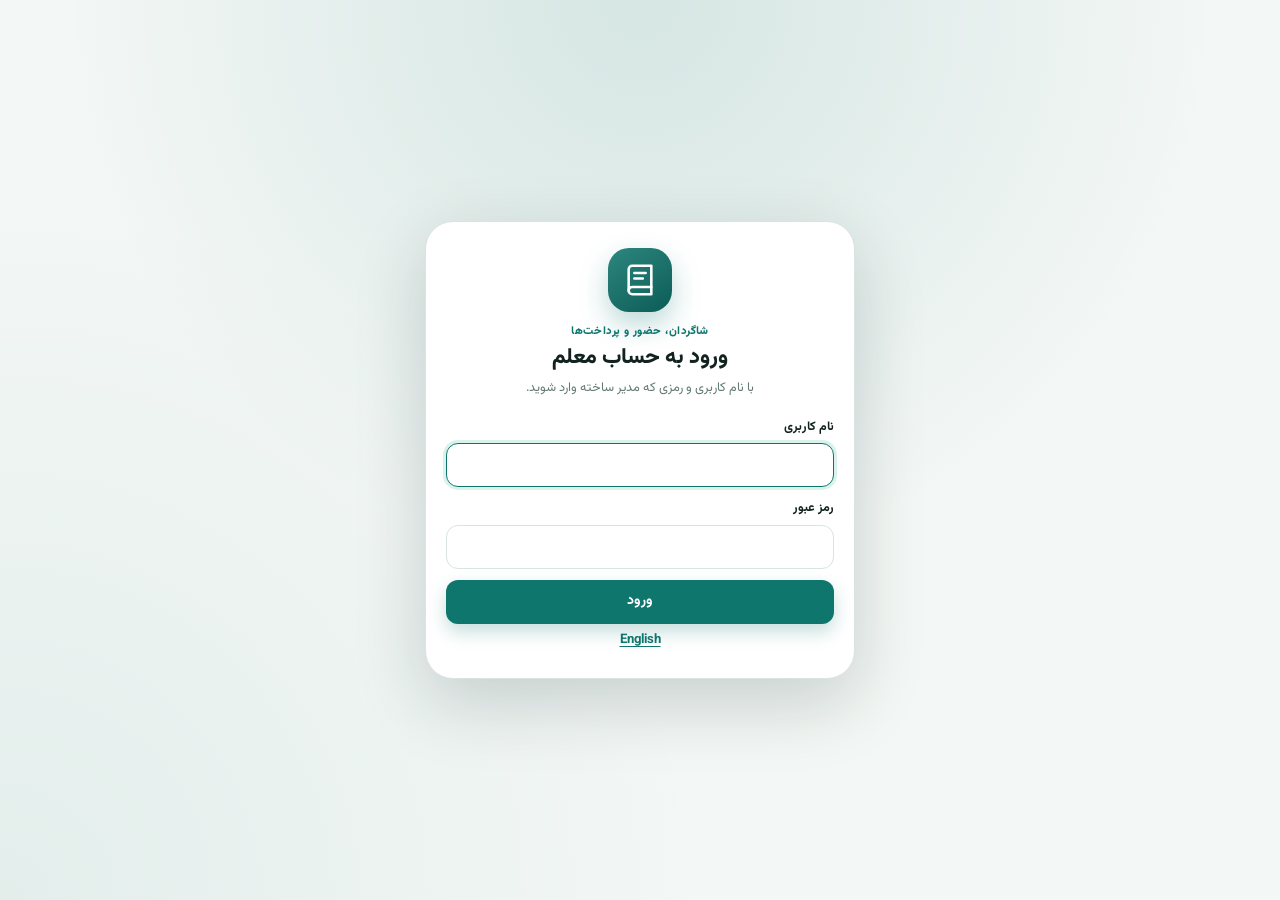
==== commit 24b7f9f5: "Add files via upload" ====
--- a/index.html
+++ b/index.html
@@ -5,7 +5,7 @@
   <meta name="viewport" content="width=device-width, initial-scale=1, viewport-fit=cover">
   <meta name="color-scheme" content="light dark">
   <meta name="theme-color" content="#0f766e">
-  <meta name="description" content="کلاس من — مدیریت شاگردان، حضور و غیاب، نمرات و پرداخت‌ها، با همگام‌سازی اختیاری Google Drive و پرونده شاگرد.">
+  <meta name="description" content="کلاس من — مدیریت شاگردان، حضور و غیاب، نمرات و پرداخت‌ها، با حساب معلم، همگام‌سازی امن و پرونده شاگرد.">
   <meta name="mobile-web-app-capable" content="yes">
   <meta name="apple-mobile-web-app-capable" content="yes">
   <meta name="apple-mobile-web-app-status-bar-style" content="default">
@@ -24,7 +24,8 @@
   <script defer src="db.js"></script>
   <script defer src="billing.js"></script>
   <script defer src="config.js"></script>
-  <script defer src="drive.js"></script>
+  <script defer src="api.js"></script>
+  <script defer src="auth.js"></script>
   <script defer src="portal.js"></script>
   <script defer src="sync.js"></script>
   <script defer src="ui.js"></script>
@@ -32,6 +33,7 @@
   <script defer src="pages-classes.js"></script>
   <script defer src="pages-attendance.js"></script>
   <script defer src="pages-money.js"></script>
+  <script defer src="accounts.js"></script>
   <script defer src="app.js"></script>
 </head>
 <body>
--- a/styles.css
+++ b/styles.css
@@ -3306,3 +3306,99 @@
     transition-duration: 0.01ms !important;
   }
 }
+
+.account-list {
+  display: grid;
+  gap: 10px;
+}
+
+.account-row {
+  display: flex;
+  align-items: center;
+  justify-content: space-between;
+  gap: 10px;
+  flex-wrap: wrap;
+  padding: 12px 14px;
+  background: var(--surface);
+  border: 1px solid var(--line);
+  border-radius: var(--radius);
+}
+
+.account-row.is-focus {
+  border-color: var(--primary);
+  box-shadow: 0 0 0 2px var(--primary-soft);
+}
+
+.account-main {
+  display: flex;
+  align-items: center;
+  gap: 10px;
+  min-width: 0;
+  flex: 1;
+}
+
+.account-info {
+  display: flex;
+  flex-direction: column;
+  gap: 2px;
+  min-width: 0;
+}
+
+.account-info strong {
+  font-size: 0.98rem;
+}
+
+.account-username {
+  font-family: ui-monospace, SFMono-Regular, Menlo, monospace;
+  color: var(--primary);
+  font-size: 0.86rem;
+  overflow-wrap: anywhere;
+}
+
+.account-meta {
+  color: var(--muted);
+  font-size: 0.78rem;
+}
+
+.account-side {
+  display: flex;
+  align-items: center;
+  gap: 8px;
+  flex-wrap: wrap;
+}
+
+.account-actions {
+  display: flex;
+  gap: 6px;
+  flex-wrap: wrap;
+}
+
+.secret-box {
+  display: grid;
+  gap: 10px;
+}
+
+.secret-row {
+  display: flex;
+  align-items: center;
+  justify-content: space-between;
+  gap: 12px;
+  padding: 8px 10px;
+  background: var(--surface-2);
+  border-radius: var(--radius-sm);
+}
+
+.secret-row code {
+  font-size: 1rem;
+  letter-spacing: 0.5px;
+  overflow-wrap: anywhere;
+}
+
+.secret-share {
+  min-height: 96px;
+  resize: vertical;
+  font-family: ui-monospace, SFMono-Regular, Menlo, monospace;
+  font-size: 0.8rem;
+  direction: ltr;
+  text-align: left;
+}
